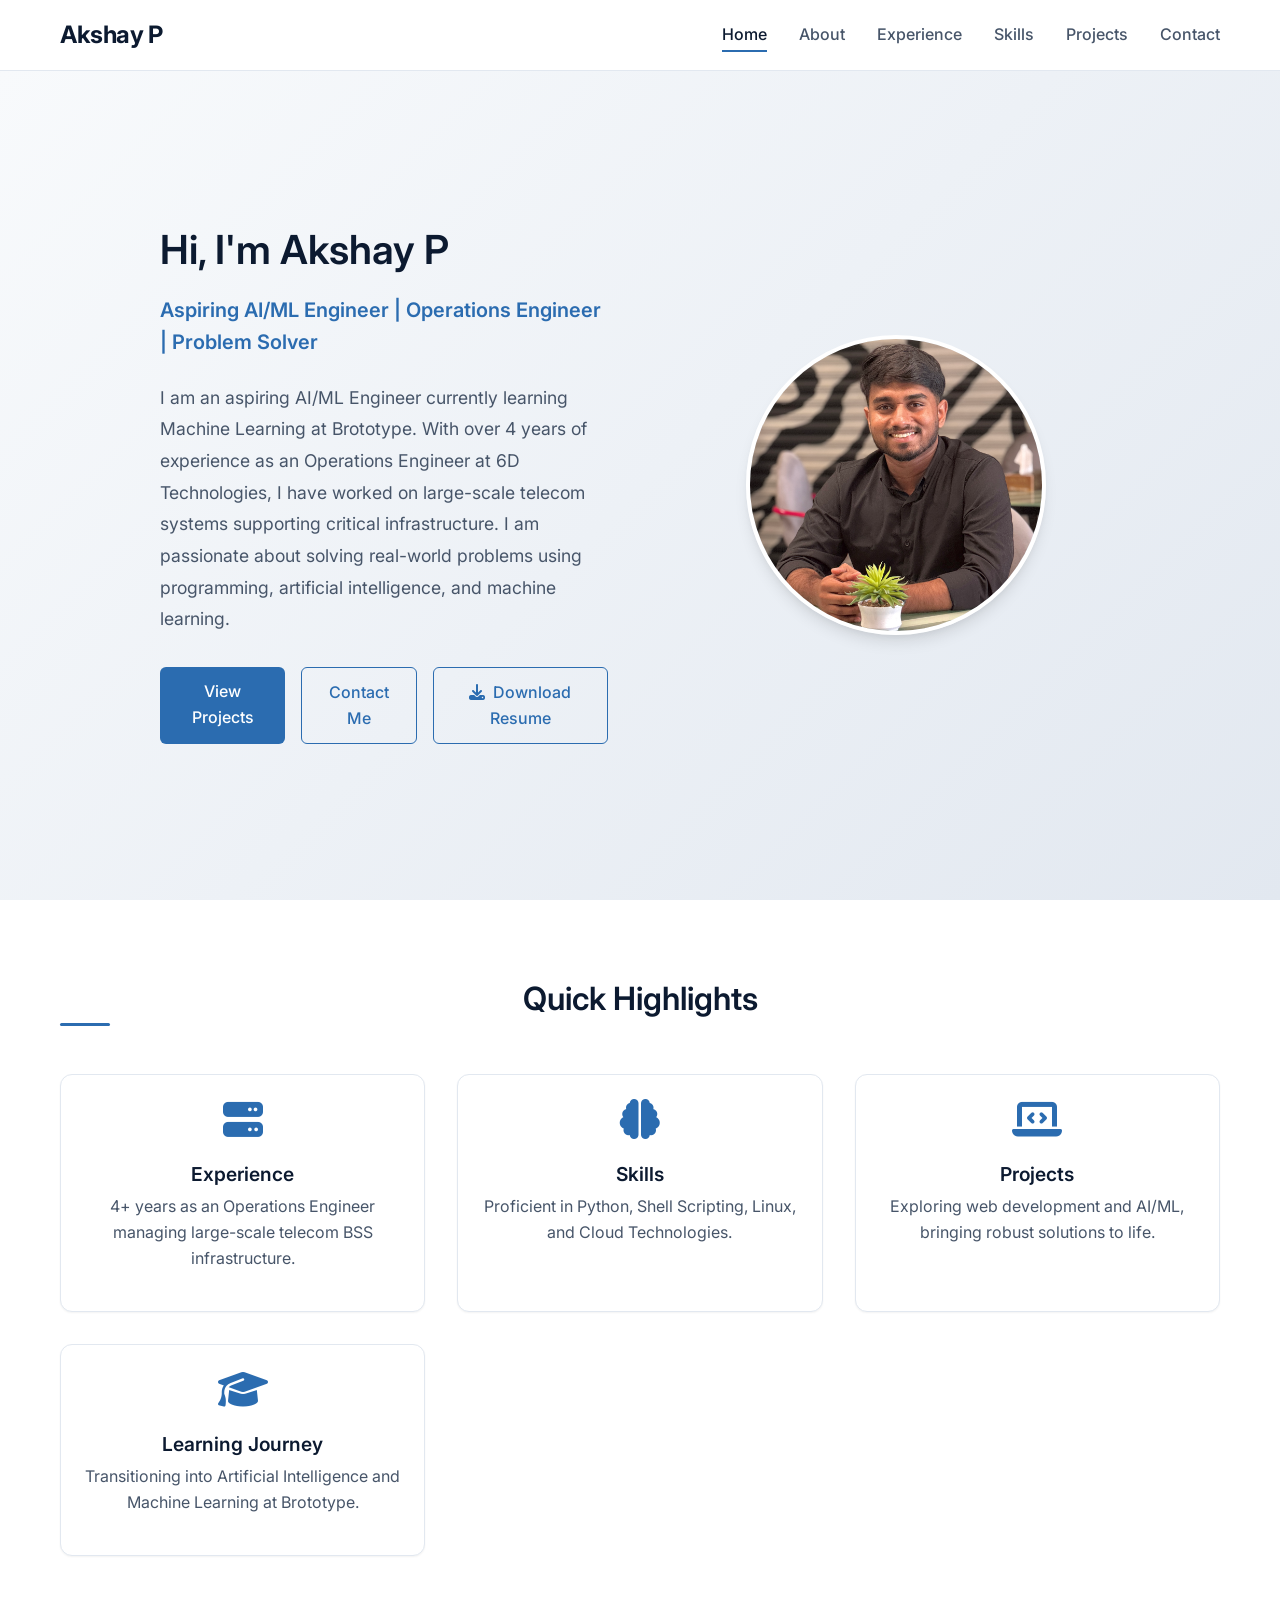
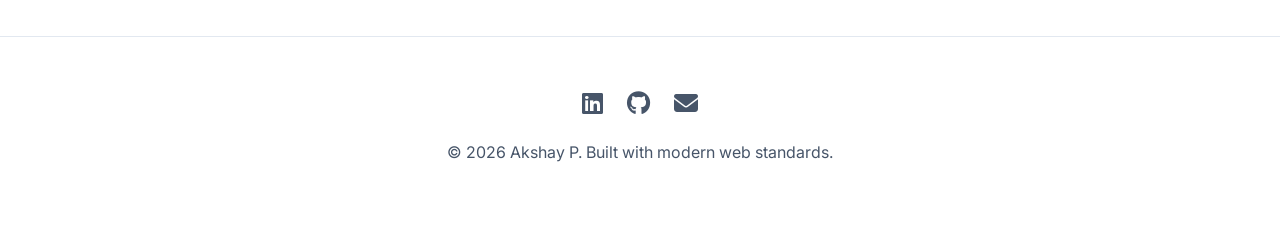
==== index.html @ 06778684 "Initial commit: Portfolio website" ====
<!DOCTYPE html>
<html lang="en">

<head>
  <meta charset="UTF-8">
  <meta name="viewport" content="width=device-width, initial-scale=1.0">
  <title>Akshay P | AI/ML Engineer</title>
  <meta name="description" content="Portfolio of Akshay P, Aspiring AI/ML Engineer and Operations Engineer.">
  <link rel="stylesheet" href="assets/css/style.css">
  <link rel="stylesheet" href="https://cdnjs.cloudflare.com/ajax/libs/font-awesome/6.4.0/css/all.min.css">
  <style>
    /* Home Page Specific Styles */
    .hero {
      min-height: calc(100vh - 70px);
      display: flex;
      align-items: center;
      justify-content: center;
      padding: 2rem 0;
      background: linear-gradient(135deg, #f8fafc 0%, #e2e8f0 100%);
    }

    .hero-container {
      display: flex;
      align-items: center;
      gap: 4rem;
      max-width: 1000px;
    }

    .hero-content {
      flex: 1;
    }

    .hero-image-container {
      flex: 1;
      display: flex;
      justify-content: center;
    }

    .hero-image {
      width: 300px;
      height: 300px;
      border-radius: 50%;
      object-fit: cover;
      box-shadow: var(--shadow-lg);
      border: 4px solid #fff;
    }

    .hero-subtitle {
      font-size: 1.25rem;
      color: var(--accent-color);
      font-weight: 600;
      margin-bottom: 1.5rem;
    }

    .hero-text {
      font-size: 1.1rem;
      color: var(--text-secondary);
      line-height: 1.8;
      margin-bottom: 2rem;
    }

    .btn-group {
      display: flex;
      gap: 1rem;
      margin-top: 2rem;
    }

    .highlights {
      background-color: #fff;
      padding: 5rem 0;
    }

    .highlight-icon {
      font-size: 2.5rem;
      color: var(--accent-color);
      margin-bottom: 1.5rem;
    }

    @media (max-width: 900px) {
      .hero-container {
        flex-direction: column-reverse;
        text-align: center;
        gap: 2rem;
      }

      .btn-group {
        justify-content: center;
        flex-wrap: wrap;
      }
    }
  </style>
</head>

<body>

  <!-- Navigation -->
  <nav class="navbar">
    <div class="container nav-container">
      <a href="index.html" class="logo">Akshay P</a>
      <div class="hamburger">
        <span></span>
        <span></span>
        <span></span>
      </div>
      <ul class="nav-menu">
        <li><a href="index.html" class="nav-link">Home</a></li>
        <li><a href="about.html" class="nav-link">About</a></li>
        <li><a href="experience.html" class="nav-link">Experience</a></li>
        <li><a href="skills.html" class="nav-link">Skills</a></li>
        <li><a href="projects.html" class="nav-link">Projects</a></li>
        <li><a href="contact.html" class="nav-link">Contact</a></li>
      </ul>
    </div>
  </nav>

  <!-- Hero Section -->
  <section class="hero">
    <div class="container hero-container fade-in">
      <div class="hero-content">
        <h1>Hi, I'm Akshay P</h1>
        <div class="hero-subtitle">Aspiring AI/ML Engineer | Operations Engineer | Problem Solver</div>
        <p class="hero-text">
          I am an aspiring AI/ML Engineer currently learning Machine Learning at Brototype. With over 4 years of
          experience as an Operations Engineer at 6D Technologies, I have worked on large-scale telecom systems
          supporting critical infrastructure. I am passionate about solving real-world problems using programming,
          artificial intelligence, and machine learning.
        </p>
        <div class="btn-group">
          <a href="projects.html" class="btn btn-primary">View Projects</a>
          <a href="contact.html" class="btn btn-secondary">Contact Me</a>
          <a href="https://docs.google.com/document/d/1Ic0UCB2RdyCVwe9C10wcypvzo18QJWpw/edit?usp=drive_link&ouid=106035150962285005236&rtpof=true&sd=true" target="_blank" class="btn btn-secondary"><i class="fas fa-download" style="margin-right: 8px;"></i>Download
            Resume</a>
        </div>
      </div>
      <div class="hero-image-container fade-in">
        <img src="assets/images/profile.jpeg" alt="Akshay P" class="hero-image">
      </div>
    </div>
  </section>

  <!-- Highlights Section -->
  <section class="highlights">
    <div class="container">
      <h2 class="text-center fade-in">Quick Highlights</h2>
      <div class="grid grid-2 mt-3 p-0">
        <!-- Experience Card -->
        <a href="experience.html" class="card text-center fade-in">
          <i class="fas fa-server highlight-icon"></i>
          <h3 class="card-title">Experience</h3>
          <p>4+ years as an Operations Engineer managing large-scale telecom BSS infrastructure.</p>
        </a>

        <!-- Skills Card -->
        <a href="skills.html" class="card text-center fade-in">
          <i class="fas fa-brain highlight-icon"></i>
          <h3 class="card-title">Skills</h3>
          <p>Proficient in Python, Shell Scripting, Linux, and Cloud Technologies.</p>
        </a>

        <!-- Projects Card -->
        <a href="projects.html" class="card text-center fade-in">
          <i class="fas fa-laptop-code highlight-icon"></i>
          <h3 class="card-title">Projects</h3>
          <p>Exploring web development and AI/ML, bringing robust solutions to life.</p>
        </a>

        <!-- Learning Journey Card -->
        <a href="about.html" class="card text-center fade-in">
          <i class="fas fa-graduation-cap highlight-icon"></i>
          <h3 class="card-title">Learning Journey</h3>
          <p>Transitioning into Artificial Intelligence and Machine Learning at Brototype.</p>
        </a>
      </div>
    </div>
  </section>

  <!-- Footer -->
  <footer>
    <div class="container footer-content">
      <div class="social-links">
        <a href="https://www.linkedin.com/in/akshaypramodp" target="_blank" aria-label="LinkedIn"><i
            class="fab fa-linkedin"></i></a>
        <a href="https://github.com/akshaypramodp" target="_blank" aria-label="GitHub"><i class="fab fa-github"></i></a>
        <a href="mailto:akshaypramod107@gmail.com" aria-label="Email"><i class="fas fa-envelope"></i></a>
      </div>
      <p>&copy; 2026 Akshay P. Built with modern web standards.</p>
    </div>
  </footer>

  <script src="assets/js/main.js"></script>
</body>

</html>
---- assets/css/style.css ----
/* Google Fonts: Inter */
@import url('https://fonts.googleapis.com/css2?family=Inter:wght@300;400;500;600;700&display=swap');

/* CSS Variables for Light Theme */
:root {
  --primary-color: #0c1a30; 
  --secondary-color: #1a365d; 
  --accent-color: #2b6cb0;
  --text-primary: #1e293b;
  --text-secondary: #475569;
  --bg-main: #f8fafc;
  --bg-card: #ffffff;
  --border-color: #e2e8f0;
  
  --font-family: 'Inter', sans-serif;
  
  --shadow-sm: 0 1px 2px rgba(0,0,0,0.05);
  --shadow-md: 0 4px 6px -1px rgba(0,0,0,0.1), 0 2px 4px -1px rgba(0,0,0,0.06);
  --shadow-lg: 0 10px 15px -3px rgba(0,0,0,0.1), 0 4px 6px -2px rgba(0,0,0,0.05);
  
  --transition: all 0.3s cubic-bezier(0.4, 0, 0.2, 1);
}

/* Reset and Base Styles */
* {
  margin: 0;
  padding: 0;
  box-sizing: border-box;
}

html {
  scroll-behavior: smooth;
}

body {
  font-family: var(--font-family);
  background-color: var(--bg-main);
  color: var(--text-primary);
  line-height: 1.6;
  padding-top: 70px; /* Space for sticky nav */
}

a {
  text-decoration: none;
  color: var(--accent-color);
  transition: var(--transition);
}

a:hover {
  filter: brightness(1.2);
}

ul {
  list-style: none;
}

img {
  max-width: 100%;
  border-radius: 8px;
}

/* Container */
.container {
  max-width: 1200px;
  margin: 0 auto;
  padding: 0 20px;
}

/* Typography */
h1, h2, h3, h4, h5, h6 {
  font-weight: 600;
  line-height: 1.2;
  margin-bottom: 0.5em;
  color: var(--primary-color);
}

h1 { font-size: 2.5rem; }
h2 { font-size: 2rem; position: relative; padding-bottom: 0.5rem; margin-bottom: 1.5rem; }
h2::after {
  content: '';
  position: absolute;
  left: 0;
  bottom: 0;
  height: 3px;
  width: 50px;
  background-color: var(--accent-color);
  border-radius: 2px;
}
h3 { font-size: 1.5rem; }
p { margin-bottom: 1rem; color: var(--text-secondary); }

/* Navigation Area */
.navbar {
  position: fixed;
  top: 0;
  left: 0;
  width: 100%;
  background: rgba(255, 255, 255, 0.95);
  backdrop-filter: blur(10px);
  z-index: 1000;
  border-bottom: 1px solid var(--border-color);
  transition: var(--transition);
}

.nav-container {
  display: flex;
  justify-content: space-between;
  align-items: center;
  height: 70px;
}

.logo {
  font-size: 1.5rem;
  font-weight: 700;
  color: var(--primary-color);
  letter-spacing: -0.5px;
}

.nav-menu {
  display: flex;
  gap: 2rem;
}

.nav-link {
  color: var(--text-secondary);
  font-weight: 500;
  padding: 0.5rem 0;
  position: relative;
}

.nav-link::after {
  content: '';
  position: absolute;
  bottom: 0;
  left: 0;
  width: 0;
  height: 2px;
  background-color: var(--accent-color);
  transition: var(--transition);
}

.nav-link:hover::after,
.nav-link.active::after {
  width: 100%;
}

.nav-link:hover,
.nav-link.active {
  color: var(--primary-color);
}

/* Hamburger menu (Mobile) */
.hamburger {
  display: none;
  cursor: pointer;
  flex-direction: column;
  gap: 5px;
}
.hamburger span {
  display: block;
  width: 25px;
  height: 3px;
  background-color: var(--primary-color);
  transition: var(--transition);
}

/* Buttons */
.btn {
  display: inline-block;
  padding: 0.75rem 1.5rem;
  border-radius: 6px;
  font-weight: 500;
  text-align: center;
  cursor: pointer;
  border: none;
  transition: var(--transition);
}

.btn-primary {
  background-color: var(--accent-color);
  color: #fff;
}
.btn-primary:hover {
  background-color: var(--secondary-color);
  color: #fff;
  transform: translateY(-2px);
  box-shadow: var(--shadow-md);
}

.btn-secondary {
  background-color: transparent;
  color: var(--accent-color);
  border: 1px solid var(--accent-color);
}
.btn-secondary:hover {
  background-color: rgba(43, 108, 176, 0.05);
  transform: translateY(-2px);
}

/* Layout Utilities & Grids */
.grid {
  display: grid;
  gap: 2rem;
}
.grid-2 { grid-template-columns: repeat(auto-fit, minmax(300px, 1fr)); }
.grid-3 { grid-template-columns: repeat(auto-fit, minmax(250px, 1fr)); }

.flex-center {
  display: flex;
  justify-content: center;
  align-items: center;
}

/* Cards */
.card {
  background: var(--bg-card);
  border: 1px solid var(--border-color);
  border-radius: 12px;
  padding: 1.5rem;
  box-shadow: var(--shadow-sm);
  transition: var(--transition);
  height: 100%;
}

.card:hover {
  box-shadow: var(--shadow-lg);
  transform: translateY(-5px);
  border-color: rgba(43, 108, 176, 0.3);
}

.card-title {
  font-size: 1.2rem;
  margin-bottom: 0.5rem;
  color: var(--primary-color);
}

.card-subtitle {
  font-size: 0.9rem;
  color: var(--accent-color);
  margin-bottom: 1rem;
  font-weight: 500;
}

/* Sections */
section {
  padding: 5rem 0;
}

/* Footer */
footer {
  background-color: #fff;
  border-top: 1px solid var(--border-color);
  padding: 3rem 0;
  text-align: center;
  margin-top: auto;
}

.footer-content {
  display: flex;
  flex-direction: column;
  gap: 1rem;
  align-items: center;
}

.social-links {
  display: flex;
  gap: 1.5rem;
}

.social-links a {
  color: var(--text-secondary);
  font-size: 1.5rem;
}
.social-links a:hover {
  color: var(--accent-color);
  transform: scale(1.1);
}

/* Utilities */
.text-center { text-align: center; }
.mt-1 { margin-top: 1rem; } .mt-2 { margin-top: 2rem; } .mt-3 { margin-top: 3rem; }
.mb-1 { margin-bottom: 1rem; } .mb-2 { margin-bottom: 2rem; } .mb-3 { margin-bottom: 3rem; }

/* Animations */
.fade-in {
  opacity: 0;
  transform: translateY(20px);
  transition: opacity 0.6s ease-out, transform 0.6s ease-out;
}

.fade-in.is-visible {
  opacity: 1;
  transform: translateY(0);
}

/* Media Queries */
@media (max-width: 768px) {
  body { padding-top: 60px; }
  .nav-container { height: 60px; }
  h1 { font-size: 2rem; }
  
  .hamburger { display: flex; }
  
  .nav-menu {
    position: fixed;
    top: 60px;
    left: -100%;
    width: 100%;
    height: calc(100vh - 60px);
    background-color: var(--bg-card);
    flex-direction: column;
    align-items: center;
    justify-content: center;
    transition: 0.4s ease;
    gap: 3rem;
  }
  
  .nav-menu.active {
    left: 0;
  }
}
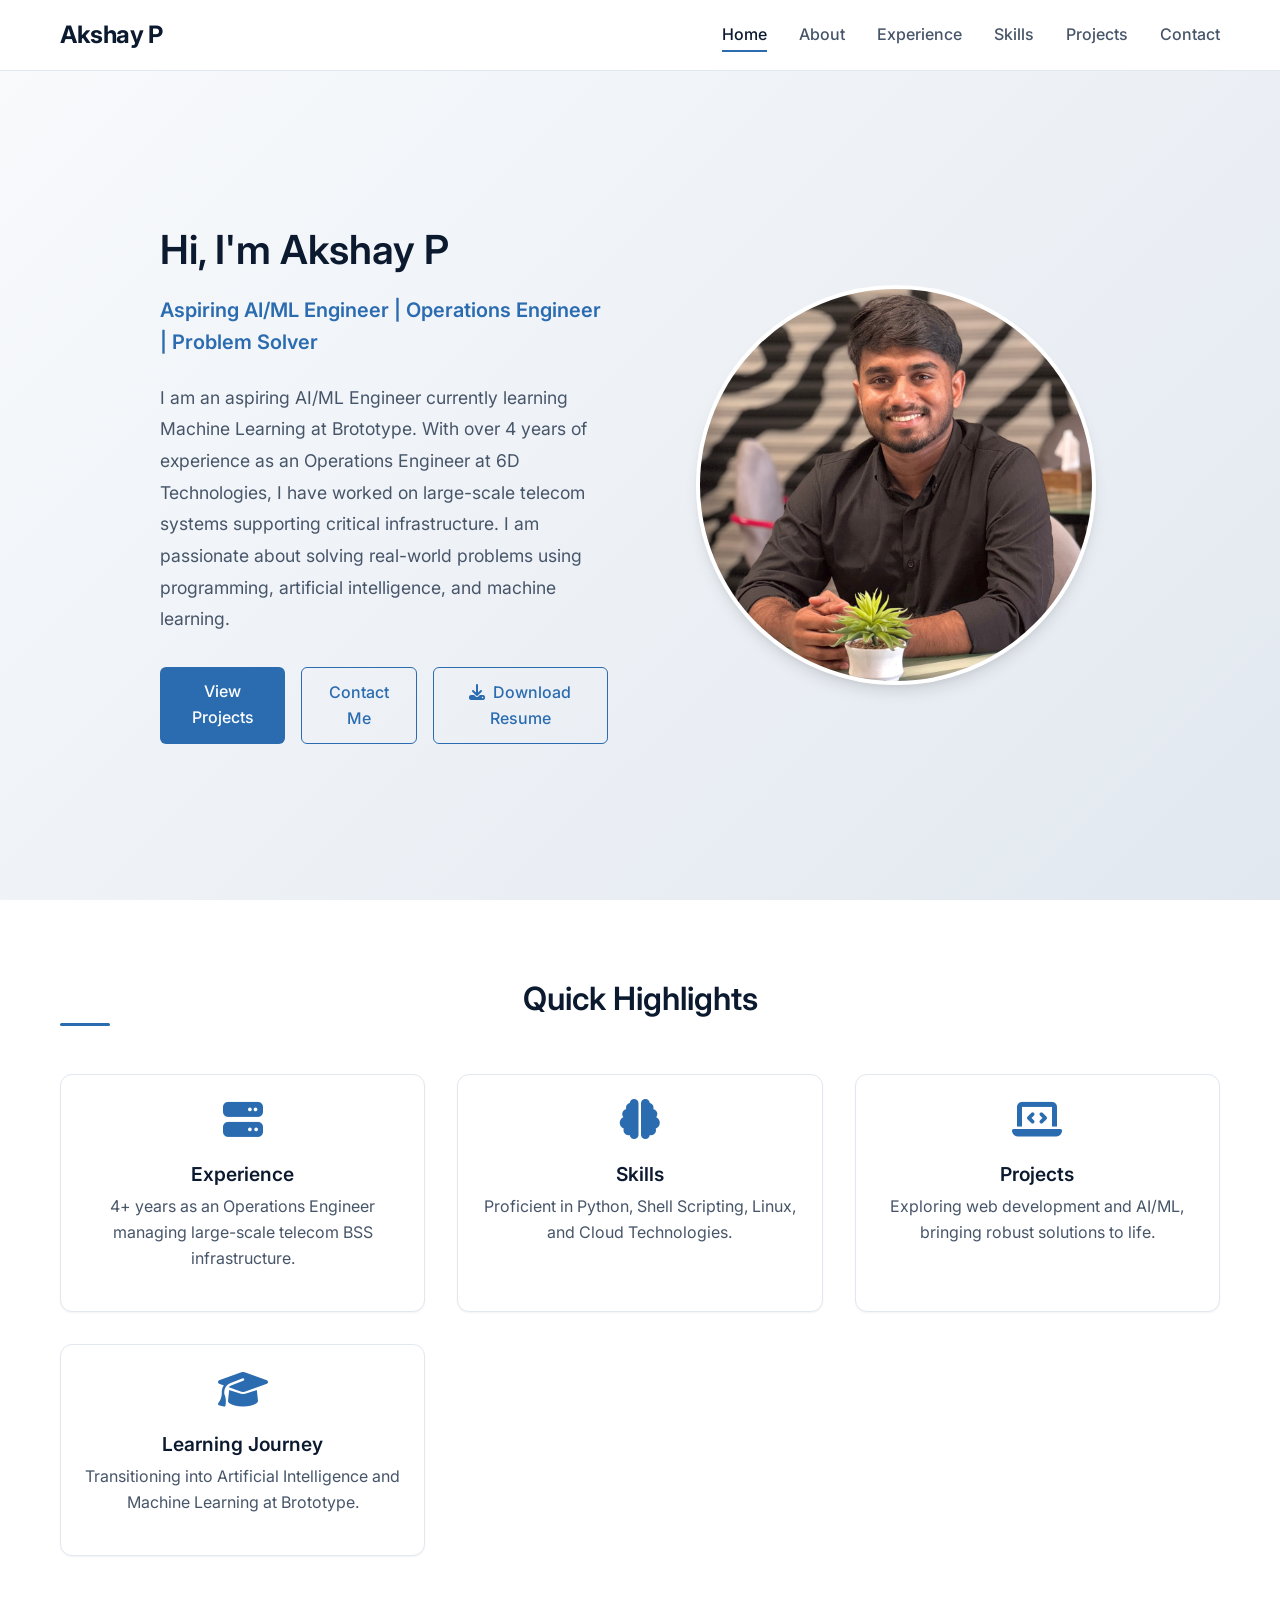
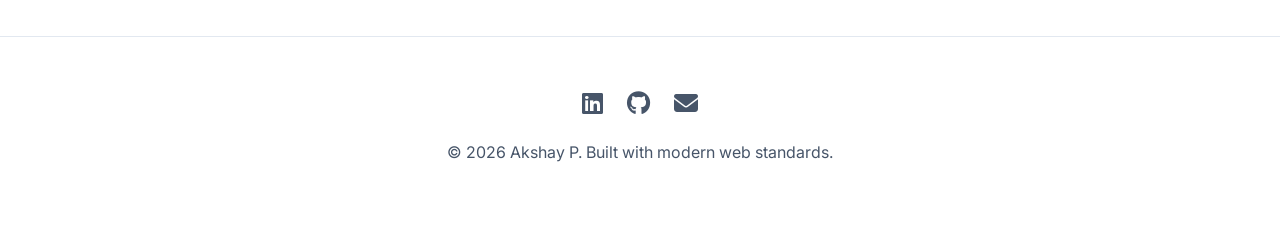
==== commit 4e28e1bb: "Hero image size increase" ====
--- a/index.html
+++ b/index.html
@@ -37,8 +37,8 @@
     }
 
     .hero-image {
-      width: 300px;
-      height: 300px;
+      width: 400px;
+      height: 400px;
       border-radius: 50%;
       object-fit: cover;
       box-shadow: var(--shadow-lg);
@@ -181,7 +181,7 @@
         <a href="https://www.linkedin.com/in/akshaypramodp" target="_blank" aria-label="LinkedIn"><i
             class="fab fa-linkedin"></i></a>
         <a href="https://github.com/akshaypramodp" target="_blank" aria-label="GitHub"><i class="fab fa-github"></i></a>
-        <a href="mailto:akshaypramod107@gmail.com" aria-label="Email"><i class="fas fa-envelope"></i></a>
+        <a href="mailto:akshaypramod107@gmail.com" aria-label="Email" target="_blank"><i class="fas fa-envelope"></i></a>
       </div>
       <p>&copy; 2026 Akshay P. Built with modern web standards.</p>
     </div>
